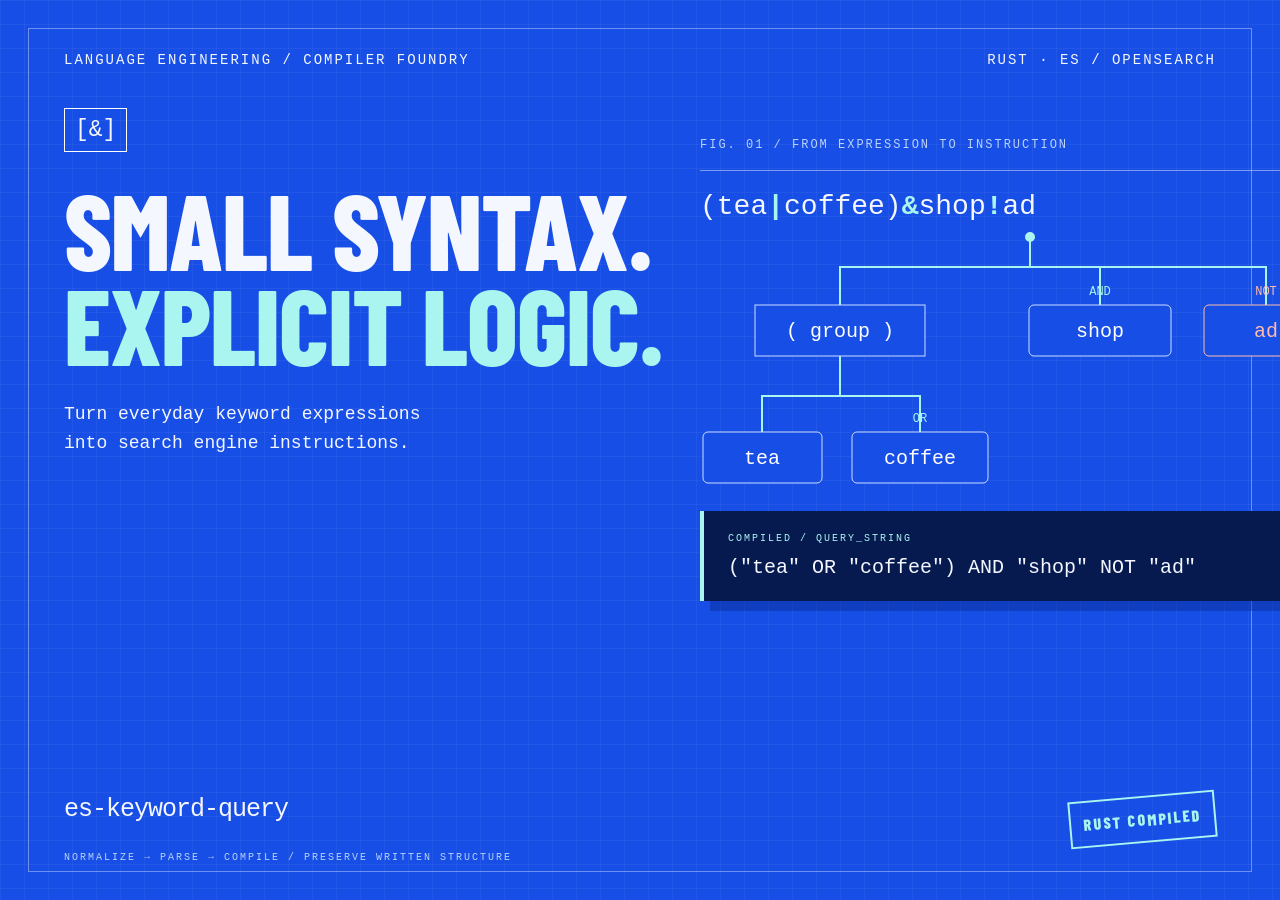
==== docs/images/src/cover.html @ 5d3ae75e "docs: add Compiler Foundry cover and verified query walkthrough" ====
<!doctype html>
<html lang="en">
<meta charset="utf-8">
<title>es-keyword-query — Compiler Foundry cover</title>
<style>

@font-face {
  font-family:Barlow;
  src:url(../../fonts/barlow-condensed-latin-800-normal.woff2);
  font-weight:800
}
* {
  box-sizing:border-box
}
body {
  margin:0;
  width:1440px;
  height:720px;
  overflow:hidden;
  background:#174ee5;
  color:#f5f7ff;
  font-family:monospace;
  background-image:linear-gradient(#ffffff0b 1px,transparent 1px),linear-gradient(90deg,#ffffff0b 1px,transparent 1px);
  background-size:24px 24px
}
.frame {
  position:absolute;
  inset:28px;
  border:1px solid #ffffff60
}
.top {
  position:absolute;
  top:52px;
  left:64px;
  right:64px;
  display:flex;
  justify-content:space-between;
  font-size:14px;
  letter-spacing:2px
}
.mark {
  border:1px solid #fff;
  padding:8px 10px;
  position:absolute;
  top:108px;
  left:64px;
  font-size:23px
}
.title {
  position:absolute;
  left:64px;
  top:181px
}
h1 {
  font-family:Barlow;
  margin:0;
  font-size:106px;
  line-height:.9;
  letter-spacing:-1px
}
h1 span {
  color:#aaf5ef
}
p {
  font-size:18px;
  line-height:1.65;
  max-width:490px;
  margin-top:28px
}
.repo {
  position:absolute;
  left:64px;
  bottom:76px;
  font-size:25px;
  letter-spacing:-1px
}
.right {
  position:absolute;
  top:138px;
  left:700px;
  width:660px;
  height:460px
}
.caption {
  font-size:12px;
  letter-spacing:2px;
  color:#b9d2ff
}
.input {
  margin-top:18px;
  font-size:28px;
  border-top:1px solid #ffffff70;
  padding-top:20px
}
.input b {
  color:#aaf5ef
}
svg {
  width:660px;
  height:290px;
  overflow:visible
}
.output {
  background:#071a50;
  padding:22px 24px;
  font-size:20px;
  border-left:4px solid #aaf5ef;
  position:absolute;
  top:373px;
  width:660px;
  box-shadow:10px 10px #082a9170
}
.output small {
  display:block;
  color:#aaf5ef;
  font-size:10px;
  letter-spacing:2px;
  margin-bottom:12px
}
.seal {
  position:absolute;
  right:64px;
  bottom:57px;
  font-family:Barlow;
  font-size:16px;
  border:2px solid #aaf5ef;
  color:#aaf5ef;
  padding:12px;
  transform:rotate(-5deg);
  letter-spacing:2px
}
.bottom {
  position:absolute;
  bottom:37px;
  left:64px;
  color:#bad1ff;
  font-size:10px;
  letter-spacing:2px
}


</style>
<div class="frame">
</div>
<div class="top">
<span>LANGUAGE ENGINEERING / COMPILER FOUNDRY</span>
<span>RUST · ES / OPENSEARCH</span>
</div>
<div class="mark">[&amp;]</div>
<div class="title">
<h1>SMALL SYNTAX.<br>
<span>EXPLICIT LOGIC.</span>
</h1>
<p>Turn everyday keyword expressions<br>into search engine instructions.</p>
</div>
<div class="repo">es-keyword-query</div>
<div class="right">
<div class="caption">FIG. 01 / FROM EXPRESSION TO INSTRUCTION</div>
<div class="input">(tea<b>|</b>coffee)<b>&amp;</b>shop<b>!</b>ad</div>
<svg viewBox="0 0 660 290" xmlns="http://www.w3.org/2000/svg">
<g fill="none" stroke="#aaf5ef" stroke-width="2">
<path d="M330 15V45H140V83M330 45H400V83M330 45H566V83M140 134V174H62V210M140 174H220V210"/>
<circle cx="330" cy="15" r="4" fill="#aaf5ef"/>
</g>
<g fill="#174ee5" stroke="#cbdcff">
<rect x="55" y="83" width="170" height="51"/>
<rect x="329" y="83" width="142" height="51" rx="5"/>
<rect x="504" y="83" width="124" height="51" rx="5" stroke="#ffbbad"/>
<rect x="3" y="210" width="119" height="51" rx="5"/>
<rect x="152" y="210" width="136" height="51" rx="5"/>
</g>
<g fill="#fff" font-family="monospace" font-size="20" text-anchor="middle">
<text x="140" y="115">( group )</text>
<text x="400" y="115">shop</text>
<text x="566" y="115" fill="#ffbbad">ad</text>
<text x="62" y="242">tea</text>
<text x="220" y="242">coffee</text>
</g>
<g fill="#aaf5ef" font-size="12" font-family="monospace" text-anchor="middle">
<text x="400" y="73">AND</text>
<text x="566" y="73" fill="#ffbbad">NOT</text>
<text x="220" y="200">OR</text>
</g>
</svg>
<div class="output">
<small>COMPILED / QUERY_STRING</small>("tea" OR "coffee") AND "shop" NOT "ad"</div>
</div>
<div class="seal">RUST COMPILED</div>
<div class="bottom">NORMALIZE → PARSE → COMPILE / PRESERVE WRITTEN STRUCTURE</div>
</html>
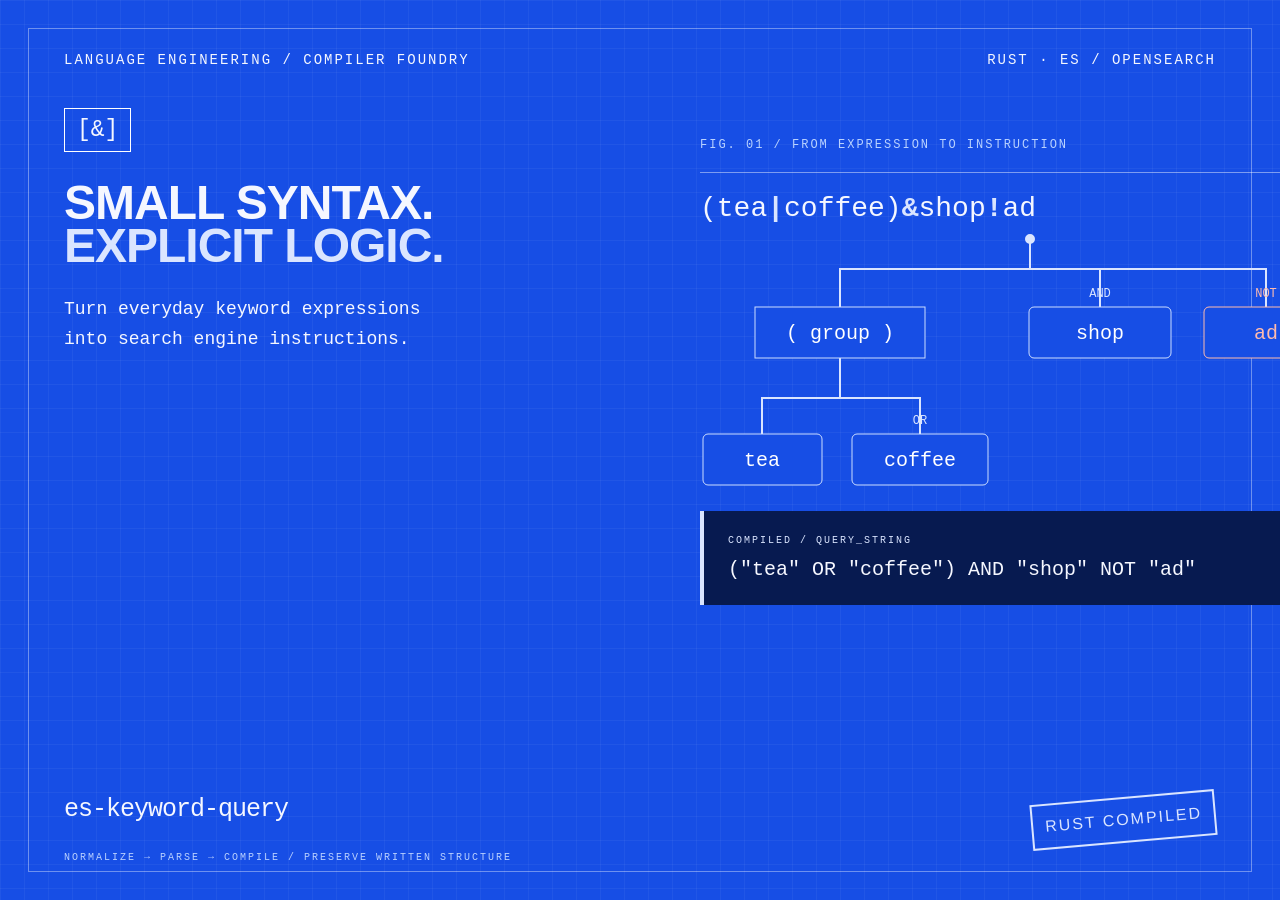
==== commit 99b1d977: "Refine compiler workbench styles and selection motion" ====
--- a/docs/images/src/cover.html
+++ b/docs/images/src/cover.html
@@ -4,16 +4,12 @@
 <title>es-keyword-query — Compiler Foundry cover</title>
 <style>
 
-@font-face {
-  font-family:Barlow;
-  src:url(../../fonts/barlow-condensed-latin-800-normal.woff2);
-  font-weight:800
-}
+
 * {
-  box-sizing:border-box
+  box-sizing:border-box;
 }
 body {
-  margin:0;
+  margin: 0;
   width:1440px;
   height:720px;
   overflow:hidden;
@@ -21,12 +17,12 @@
   color:#f5f7ff;
   font-family:monospace;
   background-image:linear-gradient(#ffffff0b 1px,transparent 1px),linear-gradient(90deg,#ffffff0b 1px,transparent 1px);
-  background-size:24px 24px
+  background-size:24px 24px;
 }
 .frame {
   position:absolute;
   inset:28px;
-  border:1px solid #ffffff60
+  border:1px solid #ffffff60;
 }
 .top {
   position:absolute;
@@ -36,98 +32,99 @@
   display:flex;
   justify-content:space-between;
   font-size:14px;
-  letter-spacing:2px
+  letter-spacing:2px;
 }
 .mark {
   border:1px solid #fff;
-  padding:8px 10px;
+  padding: 8px 12px;
   position:absolute;
   top:108px;
   left:64px;
-  font-size:23px
+  font-size:23px;
 }
 .title {
   position:absolute;
   left:64px;
-  top:181px
+  top:181px;
 }
 h1 {
-  font-family:Barlow;
-  margin:0;
-  font-size:106px;
+  font-weight:600;
+  font-family:"Avenir Next",sans-serif;
+  margin: 0;
+  font-size:48px;
   line-height:.9;
-  letter-spacing:-1px
+  letter-spacing:-1px;
 }
 h1 span {
-  color:#aaf5ef
+  color:#dae5ff;
 }
 p {
   font-size:18px;
   line-height:1.65;
   max-width:490px;
-  margin-top:28px
+  margin-top: 28px;
 }
 .repo {
   position:absolute;
   left:64px;
   bottom:76px;
   font-size:25px;
-  letter-spacing:-1px
+  letter-spacing:-1px;
 }
 .right {
   position:absolute;
   top:138px;
   left:700px;
   width:660px;
-  height:460px
+  height:460px;
 }
 .caption {
   font-size:12px;
   letter-spacing:2px;
-  color:#b9d2ff
+  color:#b9d2ff;
 }
 .input {
-  margin-top:18px;
+  margin-top: 20px;
   font-size:28px;
   border-top:1px solid #ffffff70;
-  padding-top:20px
+  padding-top: 20px;
 }
 .input b {
-  color:#aaf5ef
+  color:#dae5ff;
 }
 svg {
   width:660px;
   height:290px;
-  overflow:visible
+  overflow:visible;
 }
 .output {
   background:#071a50;
-  padding:22px 24px;
+  padding: 24px 24px;
   font-size:20px;
-  border-left:4px solid #aaf5ef;
+  border-left:4px solid #dae5ff;
   position:absolute;
   top:373px;
   width:660px;
-  box-shadow:10px 10px #082a9170
+  box-shadow: none;
 }
 .output small {
   display:block;
-  color:#aaf5ef;
+  color:#dae5ff;
   font-size:10px;
   letter-spacing:2px;
-  margin-bottom:12px
+  margin-bottom: 12px;
 }
 .seal {
   position:absolute;
   right:64px;
   bottom:57px;
-  font-family:Barlow;
+  font-family:"Avenir Next",sans-serif;
   font-size:16px;
-  border:2px solid #aaf5ef;
-  color:#aaf5ef;
-  padding:12px;
+  border:2px solid #dae5ff;
+  color:#dae5ff;
+  padding: 12px;
   transform:rotate(-5deg);
-  letter-spacing:2px
+  letter-spacing:2px;
 }
 .bottom {
   position:absolute;
@@ -135,7 +132,7 @@
   left:64px;
   color:#bad1ff;
   font-size:10px;
-  letter-spacing:2px
+  letter-spacing:2px;
 }
 
 
@@ -158,9 +155,9 @@
 <div class="caption">FIG. 01 / FROM EXPRESSION TO INSTRUCTION</div>
 <div class="input">(tea<b>|</b>coffee)<b>&amp;</b>shop<b>!</b>ad</div>
 <svg viewBox="0 0 660 290" xmlns="http://www.w3.org/2000/svg">
-<g fill="none" stroke="#aaf5ef" stroke-width="2">
+<g fill="none" stroke="#dae5ff" stroke-width="2">
 <path d="M330 15V45H140V83M330 45H400V83M330 45H566V83M140 134V174H62V210M140 174H220V210"/>
-<circle cx="330" cy="15" r="4" fill="#aaf5ef"/>
+<circle cx="330" cy="15" r="4" fill="#dae5ff"/>
 </g>
 <g fill="#174ee5" stroke="#cbdcff">
 <rect x="55" y="83" width="170" height="51"/>
@@ -176,7 +173,7 @@
 <text x="62" y="242">tea</text>
 <text x="220" y="242">coffee</text>
 </g>
-<g fill="#aaf5ef" font-size="12" font-family="monospace" text-anchor="middle">
+<g fill="#dae5ff" font-size="12" font-family="monospace" text-anchor="middle">
 <text x="400" y="73">AND</text>
 <text x="566" y="73" fill="#ffbbad">NOT</text>
 <text x="220" y="200">OR</text>
